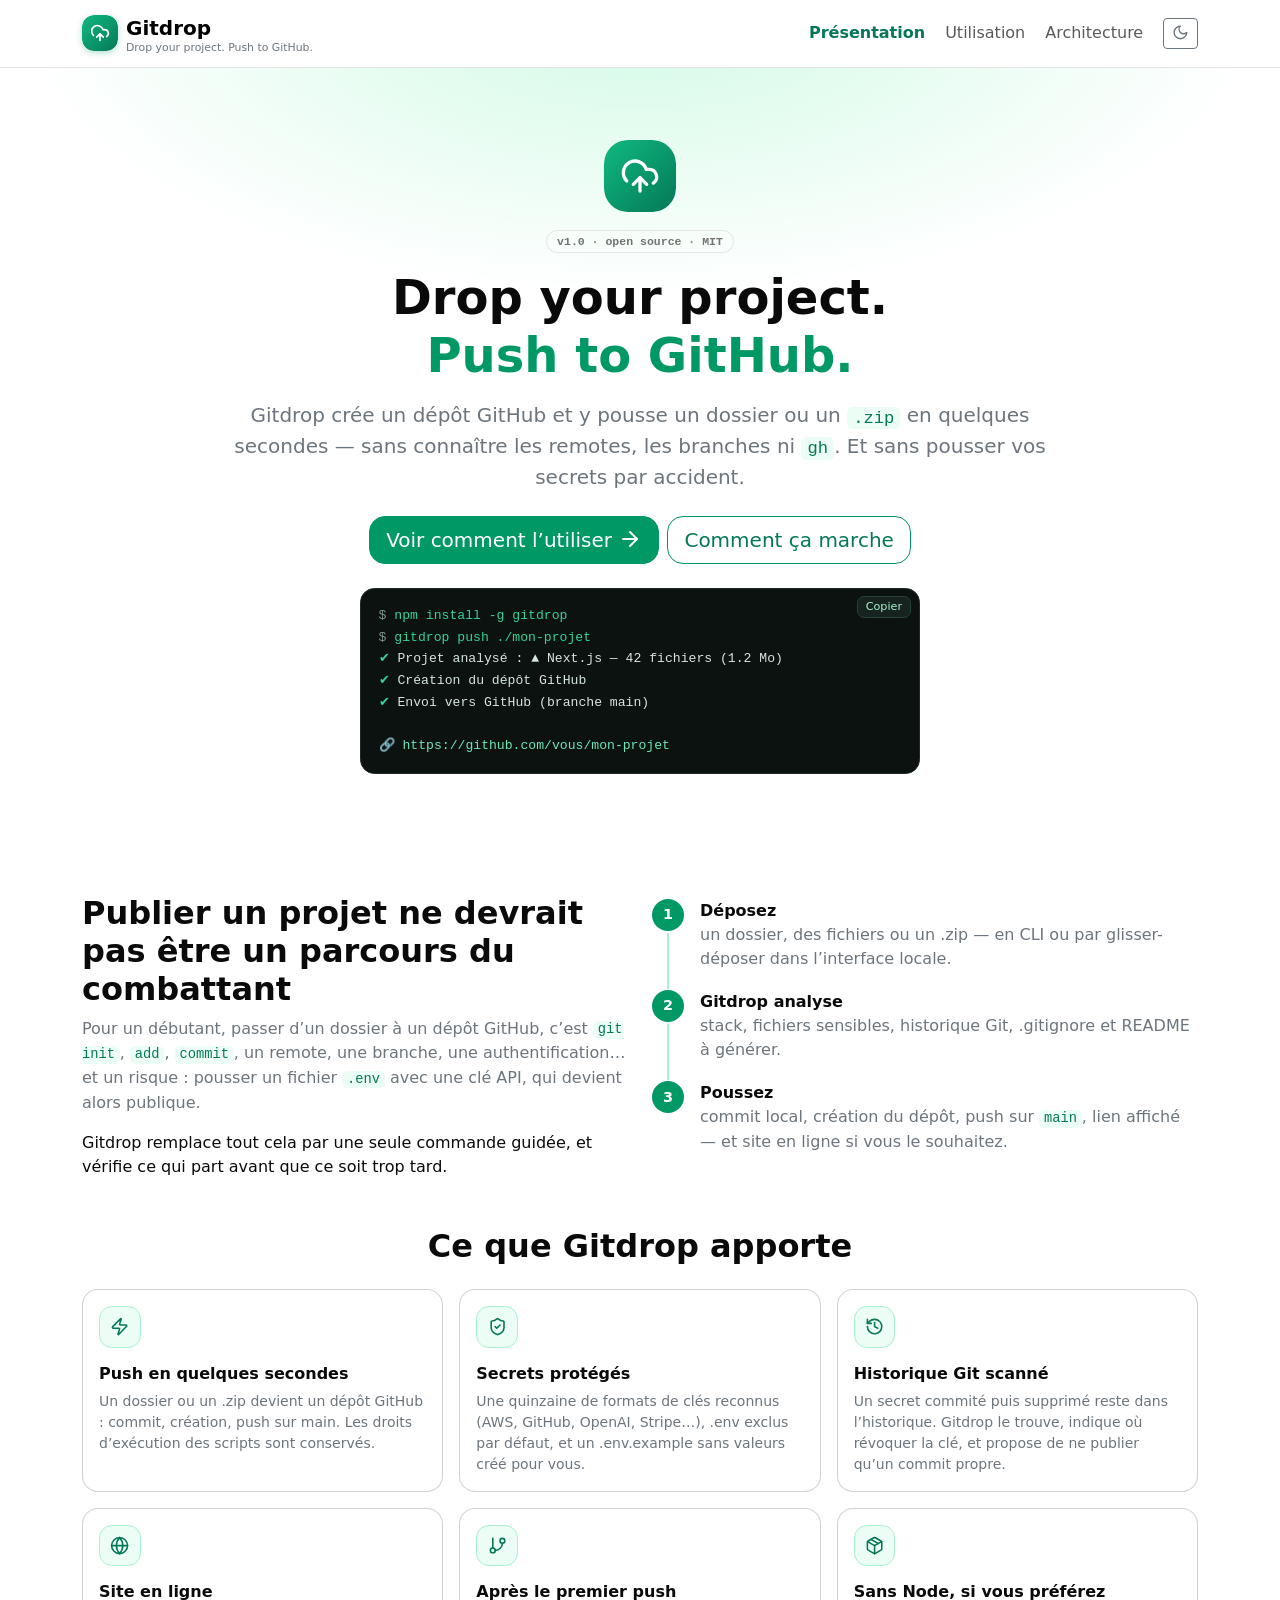
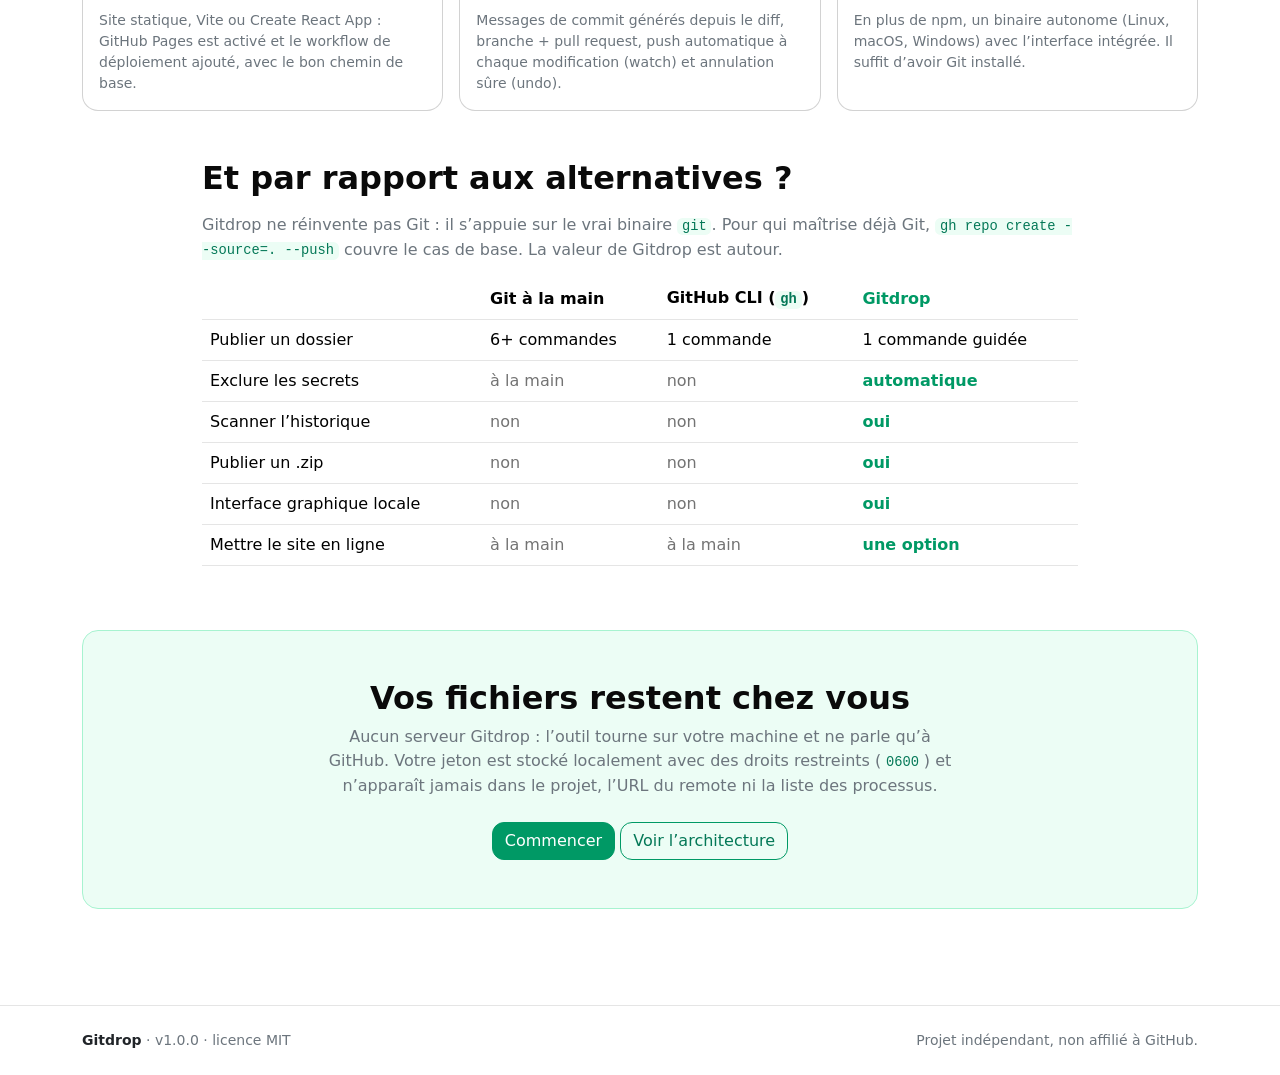
==== index.html @ 17427b9b "Add Gitdrop documentation Co-authored-by: Copilot App <223556219+Copilot@users.noreply.github.com>" ====
<!doctype html>
<html lang="fr">
<head><meta charset="utf-8"><meta name="viewport" content="width=device-width,initial-scale=1,viewport-fit=cover">
<title>Présentation — Gitdrop</title><meta name="description" content="Gitdrop : poussez un dossier ou un .zip sur GitHub en quelques secondes, sans pousser vos secrets.">
<link rel="icon" type="image/svg+xml" href="assets/logo.svg">
<script>try{var t=localStorage.getItem('gd-theme')}catch(e){}document.documentElement.dataset.bsTheme=t||(matchMedia('(prefers-color-scheme: dark)').matches?'dark':'light')</script>
<link rel="stylesheet" href="assets/vendor/bootstrap.min.css"><link rel="stylesheet" href="assets/css/gitdrop-docs.css"></head>

<body data-current="presentation">
<svg xmlns="http://www.w3.org/2000/svg" style="display:none" aria-hidden="true"><symbol id="i-cloud-upload" viewBox="0 0 24 24" fill="none" stroke="currentColor" stroke-width="2" stroke-linecap="round" stroke-linejoin="round"><path d="M12 13v8"/><path d="M4 14.899A7 7 0 1 1 15.71 8h1.79a4.5 4.5 0 0 1 2.5 8.242"/><path d="m8 17 4-4 4 4"/></symbol><symbol id="i-terminal" viewBox="0 0 24 24" fill="none" stroke="currentColor" stroke-width="2" stroke-linecap="round" stroke-linejoin="round"><path d="M12 19h8"/><path d="m4 17 6-6-6-6"/></symbol><symbol id="i-shield-check" viewBox="0 0 24 24" fill="none" stroke="currentColor" stroke-width="2" stroke-linecap="round" stroke-linejoin="round"><path d="M20 13c0 5-3.5 7.5-7.66 8.95a1 1 0 0 1-.67-.01C7.5 20.5 4 18 4 13V6a1 1 0 0 1 1-1c2 0 4.5-1.2 6.24-2.72a1.17 1.17 0 0 1 1.52 0C14.51 3.81 17 5 19 5a1 1 0 0 1 1 1z"/><path d="m9 12 2 2 4-4"/></symbol><symbol id="i-globe" viewBox="0 0 24 24" fill="none" stroke="currentColor" stroke-width="2" stroke-linecap="round" stroke-linejoin="round"><circle cx="12" cy="12" r="10"/><path d="M12 2a14.5 14.5 0 0 0 0 20 14.5 14.5 0 0 0 0-20"/><path d="M2 12h20"/></symbol><symbol id="i-git-branch" viewBox="0 0 24 24" fill="none" stroke="currentColor" stroke-width="2" stroke-linecap="round" stroke-linejoin="round"><line x1="6" x2="6" y1="3" y2="15"/><circle cx="18" cy="6" r="3"/><circle cx="6" cy="18" r="3"/><path d="M18 9a9 9 0 0 1-9 9"/></symbol><symbol id="i-history" viewBox="0 0 24 24" fill="none" stroke="currentColor" stroke-width="2" stroke-linecap="round" stroke-linejoin="round"><path d="M3 12a9 9 0 1 0 9-9 9.75 9.75 0 0 0-6.74 2.74L3 8"/><path d="M3 3v5h5"/><path d="M12 7v5l4 2"/></symbol><symbol id="i-package" viewBox="0 0 24 24" fill="none" stroke="currentColor" stroke-width="2" stroke-linecap="round" stroke-linejoin="round"><path d="M11 21.73a2 2 0 0 0 2 0l7-4A2 2 0 0 0 21 16V8a2 2 0 0 0-1-1.73l-7-4a2 2 0 0 0-2 0l-7 4A2 2 0 0 0 3 8v8a2 2 0 0 0 1 1.73z"/><path d="M12 22V12"/><polyline points="3.29 7 12 12 20.71 7"/><path d="m7.5 4.27 9 5.15"/></symbol><symbol id="i-cpu" viewBox="0 0 24 24" fill="none" stroke="currentColor" stroke-width="2" stroke-linecap="round" stroke-linejoin="round"><path d="M12 20v2"/><path d="M12 2v2"/><path d="M17 20v2"/><path d="M17 2v2"/><path d="M2 12h2"/><path d="M2 17h2"/><path d="M2 7h2"/><path d="M20 12h2"/><path d="M20 17h2"/><path d="M20 7h2"/><path d="M7 20v2"/><path d="M7 2v2"/><rect x="4" y="4" width="16" height="16" rx="2"/><rect x="8" y="8" width="8" height="8" rx="1"/></symbol><symbol id="i-lock" viewBox="0 0 24 24" fill="none" stroke="currentColor" stroke-width="2" stroke-linecap="round" stroke-linejoin="round"><rect width="18" height="11" x="3" y="11" rx="2" ry="2"/><path d="M7 11V7a5 5 0 0 1 10 0v4"/></symbol><symbol id="i-check" viewBox="0 0 24 24" fill="none" stroke="currentColor" stroke-width="2" stroke-linecap="round" stroke-linejoin="round"><path d="M20 6 9 17l-5-5"/></symbol><symbol id="i-x" viewBox="0 0 24 24" fill="none" stroke="currentColor" stroke-width="2" stroke-linecap="round" stroke-linejoin="round"><path d="M18 6 6 18"/><path d="m6 6 12 12"/></symbol><symbol id="i-copy" viewBox="0 0 24 24" fill="none" stroke="currentColor" stroke-width="2" stroke-linecap="round" stroke-linejoin="round"><rect width="14" height="14" x="8" y="8" rx="2" ry="2"/><path d="M4 16c-1.1 0-2-.9-2-2V4c0-1.1.9-2 2-2h10c1.1 0 2 .9 2 2"/></symbol><symbol id="i-arrow-right" viewBox="0 0 24 24" fill="none" stroke="currentColor" stroke-width="2" stroke-linecap="round" stroke-linejoin="round"><path d="M5 12h14"/><path d="m12 5 7 7-7 7"/></symbol><symbol id="i-key-round" viewBox="0 0 24 24" fill="none" stroke="currentColor" stroke-width="2" stroke-linecap="round" stroke-linejoin="round"><path d="M2.586 17.414A2 2 0 0 0 2 18.828V21a1 1 0 0 0 1 1h3a1 1 0 0 0 1-1v-1a1 1 0 0 1 1-1h1a1 1 0 0 0 1-1v-1a1 1 0 0 1 1-1h.172a2 2 0 0 0 1.414-.586l.814-.814a6.5 6.5 0 1 0-4-4z"/><circle cx="16.5" cy="7.5" r=".5" fill="currentColor"/></symbol><symbol id="i-folder-open" viewBox="0 0 24 24" fill="none" stroke="currentColor" stroke-width="2" stroke-linecap="round" stroke-linejoin="round"><path d="m6 14 1.5-2.9A2 2 0 0 1 9.24 10H20a2 2 0 0 1 1.94 2.5l-1.54 6a2 2 0 0 1-1.95 1.5H4a2 2 0 0 1-2-2V5a2 2 0 0 1 2-2h3.9a2 2 0 0 1 1.69.9l.81 1.2a2 2 0 0 0 1.67.9H18a2 2 0 0 1 2 2v2"/></symbol><symbol id="i-layers" viewBox="0 0 24 24" fill="none" stroke="currentColor" stroke-width="2" stroke-linecap="round" stroke-linejoin="round"><path d="M12.83 2.18a2 2 0 0 0-1.66 0L2.6 6.08a1 1 0 0 0 0 1.83l8.58 3.91a2 2 0 0 0 1.66 0l8.58-3.9a1 1 0 0 0 0-1.83z"/><path d="M2 12a1 1 0 0 0 .58.91l8.6 3.91a2 2 0 0 0 1.65 0l8.58-3.9A1 1 0 0 0 22 12"/><path d="M2 17a1 1 0 0 0 .58.91l8.6 3.91a2 2 0 0 0 1.65 0l8.58-3.9A1 1 0 0 0 22 17"/></symbol><symbol id="i-server" viewBox="0 0 24 24" fill="none" stroke="currentColor" stroke-width="2" stroke-linecap="round" stroke-linejoin="round"><rect width="20" height="8" x="2" y="2" rx="2" ry="2"/><rect width="20" height="8" x="2" y="14" rx="2" ry="2"/><line x1="6" x2="6.01" y1="6" y2="6"/><line x1="6" x2="6.01" y1="18" y2="18"/></symbol><symbol id="i-rocket" viewBox="0 0 24 24" fill="none" stroke="currentColor" stroke-width="2" stroke-linecap="round" stroke-linejoin="round"><path d="M4.5 16.5c-1.5 1.26-2 5-2 5s3.74-.5 5-2c.71-.84.7-2.13-.09-2.91a2.18 2.18 0 0 0-2.91-.09z"/><path d="m12 15-3-3a22 22 0 0 1 2-3.95A12.88 12.88 0 0 1 22 2c0 2.72-.78 7.5-6 11a22.35 22.35 0 0 1-4 2z"/><path d="M9 12H4s.55-3.03 2-4c1.62-1.08 5 0 5 0"/><path d="M12 15v5s3.03-.55 4-2c1.08-1.62 0-5 0-5"/></symbol><symbol id="i-sun" viewBox="0 0 24 24" fill="none" stroke="currentColor" stroke-width="2" stroke-linecap="round" stroke-linejoin="round"><circle cx="12" cy="12" r="4"/><path d="M12 2v2"/><path d="M12 20v2"/><path d="m4.93 4.93 1.41 1.41"/><path d="m17.66 17.66 1.41 1.41"/><path d="M2 12h2"/><path d="M20 12h2"/><path d="m6.34 17.66-1.41 1.41"/><path d="m19.07 4.93-1.41 1.41"/></symbol><symbol id="i-moon" viewBox="0 0 24 24" fill="none" stroke="currentColor" stroke-width="2" stroke-linecap="round" stroke-linejoin="round"><path d="M12 3a6 6 0 0 0 9 9 9 9 0 1 1-9-9Z"/></symbol><symbol id="i-github" viewBox="0 0 24 24" fill="none" stroke="currentColor" stroke-width="2" stroke-linecap="round" stroke-linejoin="round"><path d="M15 22v-4a4.8 4.8 0 0 0-1-3.5c3 0 6-2 6-5.5.08-1.25-.27-2.48-1-3.5.28-1.15.28-2.35 0-3.5 0 0-1 0-3 1.5-2.64-.5-5.36-.5-8 0C6 2 5 2 5 2c-.3 1.15-.3 2.35 0 3.5A5.403 5.403 0 0 0 4 9c0 3.5 3 5.5 6 5.5-.39.49-.68 1.05-.85 1.65-.17.6-.22 1.23-.15 1.85v4"/><path d="M9 18c-4.51 2-5-2-7-2"/></symbol><symbol id="i-workflow" viewBox="0 0 24 24" fill="none" stroke="currentColor" stroke-width="2" stroke-linecap="round" stroke-linejoin="round"><rect width="8" height="8" x="3" y="3" rx="2"/><path d="M7 11v4a2 2 0 0 0 2 2h4"/><rect width="8" height="8" x="13" y="13" rx="2"/></symbol><symbol id="i-zap" viewBox="0 0 24 24" fill="none" stroke="currentColor" stroke-width="2" stroke-linecap="round" stroke-linejoin="round"><path d="M4 14a1 1 0 0 1-.78-1.63l9.9-10.2a.5.5 0 0 1 .86.46l-1.92 6.02A1 1 0 0 0 13 10h7a1 1 0 0 1 .78 1.63l-9.9 10.2a.5.5 0 0 1-.86-.46l1.92-6.02A1 1 0 0 0 11 14z"/></symbol><symbol id="i-monitor" viewBox="0 0 24 24" fill="none" stroke="currentColor" stroke-width="2" stroke-linecap="round" stroke-linejoin="round"><rect width="20" height="14" x="2" y="3" rx="2"/><line x1="8" x2="16" y1="21" y2="21"/><line x1="12" x2="12" y1="17" y2="21"/></symbol><symbol id="i-triangle-alert" viewBox="0 0 24 24" fill="none" stroke="currentColor" stroke-width="2" stroke-linecap="round" stroke-linejoin="round"><path d="m21.73 18-8-14a2 2 0 0 0-3.48 0l-8 14A2 2 0 0 0 4 21h16a2 2 0 0 0 1.73-3"/><path d="M12 9v4"/><path d="M12 17h.01"/></symbol><symbol id="i-file-check" viewBox="0 0 24 24" fill="none" stroke="currentColor" stroke-width="2" stroke-linecap="round" stroke-linejoin="round"><path d="M15 2H6a2 2 0 0 0-2 2v16a2 2 0 0 0 2 2h12a2 2 0 0 0 2-2V7Z"/><path d="M14 2v4a2 2 0 0 0 2 2h4"/><path d="m9 15 2 2 4-4"/></symbol></svg>
<nav class="navbar navbar-expand-md sticky-top border-bottom"><div class="container">
<a class="navbar-brand d-flex align-items-center gap-2 fw-bold" href="index.html"><img src="assets/logo.svg" class="brand-logo" alt=""><span>Gitdrop<small class="d-block fw-normal text-secondary" style="font-size:.68rem;line-height:1">Drop your project. Push to GitHub.</small></span></a>
<button class="navbar-toggler" data-bs-toggle="collapse" data-bs-target="#nv" aria-label="Menu"><span class="navbar-toggler-icon"></span></button>
<div class="collapse navbar-collapse" id="nv"><ul class="navbar-nav ms-auto align-items-md-center gap-md-1">
<li><a class="nav-link" data-nav="presentation" href="index.html">Présentation</a></li>
<li><a class="nav-link" data-nav="utilisation" href="utilisation.html">Utilisation</a></li>
<li><a class="nav-link" data-nav="architecture" href="architecture.html">Architecture</a></li>
<li><button class="btn btn-sm btn-outline-secondary ms-md-2" data-theme-toggle aria-label="Changer de thème"><svg class="ico i-moon"><use href="#i-moon"/></svg><svg class="ico i-sun"><use href="#i-sun"/></svg></button></li>
</ul></div></div></nav>

<main>
<section class="hero text-center py-5"><div class="container py-4" style="max-width:860px">
<img src="assets/logo.svg" width="72" height="72" alt="Logo Gitdrop" class="mb-3" style="border-radius:22px">
<div><span class="pill">v1.0 · open source · MIT</span></div>
<h1 class="display-5 fw-bold mt-3">Drop your project.<br><span class="text-primary">Push to GitHub.</span></h1>
<p class="lead text-secondary mt-3">Gitdrop crée un dépôt GitHub et y pousse un dossier ou un <code>.zip</code> en quelques secondes — sans connaître les remotes, les branches ni <code>gh</code>. Et sans pousser vos secrets par accident.</p>
<div class="d-flex gap-2 justify-content-center flex-wrap my-4">
<a class="btn btn-primary btn-lg" href="utilisation.html">Voir comment l’utiliser <svg class="ico"><use href="#i-arrow-right"/></svg></a>
<a class="btn btn-outline-primary btn-lg" href="architecture.html">Comment ça marche</a></div>
<div class="term mx-auto" style="max-width:560px"><button class="copy" data-copy="npm install -g gitdrop">Copier</button><span class="d">$</span> <span class="p">npm install -g gitdrop</span>
<span class="d">$</span> <span class="p">gitdrop push ./mon-projet</span>
<span class="p">✔</span> Projet analysé : ▲ Next.js — 42 fichiers (1.2 Mo)
<span class="p">✔</span> Création du dépôt GitHub
<span class="p">✔</span> Envoi vers GitHub (branche main)

🔗 <span class="u">https://github.com/vous/mon-projet</span></div>
</div></section>

<section class="container py-5"><div class="row g-4 align-items-center">
<div class="col-lg-6"><h2 class="fw-bold">Publier un projet ne devrait pas être un parcours du combattant</h2>
<p class="text-secondary">Pour un débutant, passer d’un dossier à un dépôt GitHub, c’est <code>git init</code>, <code>add</code>, <code>commit</code>, un remote, une branche, une authentification… et un risque : pousser un fichier <code>.env</code> avec une clé API, qui devient alors publique.</p>
<p class="mb-0">Gitdrop remplace tout cela par une seule commande guidée, et vérifie ce qui part avant que ce soit trop tard.</p></div>
<div class="col-lg-6"><div class="steps">
<div class="step"><strong>Déposez</strong><br><span class="text-secondary">un dossier, des fichiers ou un .zip — en CLI ou par glisser-déposer dans l’interface locale.</span></div>
<div class="step"><strong>Gitdrop analyse</strong><br><span class="text-secondary">stack, fichiers sensibles, historique Git, .gitignore et README à générer.</span></div>
<div class="step"><strong>Poussez</strong><br><span class="text-secondary">commit local, création du dépôt, push sur <code>main</code>, lien affiché — et site en ligne si vous le souhaitez.</span></div></div></div>
</div></section>

<section class="container pb-5"><h2 class="fw-bold text-center mb-4">Ce que Gitdrop apporte</h2>
<div class="row g-3 row-cols-1 row-cols-md-2 row-cols-lg-3">
<div class="col"><div class="card hv h-100 p-3"><div class="ico-box mb-3"><svg class="ico"><use href="#i-zap"/></svg></div><h3 class="h6 fw-bold">Push en quelques secondes</h3><p class="small text-secondary mb-0">Un dossier ou un .zip devient un dépôt GitHub : commit, création, push sur main. Les droits d’exécution des scripts sont conservés.</p></div></div>
<div class="col"><div class="card hv h-100 p-3"><div class="ico-box mb-3"><svg class="ico"><use href="#i-shield-check"/></svg></div><h3 class="h6 fw-bold">Secrets protégés</h3><p class="small text-secondary mb-0">Une quinzaine de formats de clés reconnus (AWS, GitHub, OpenAI, Stripe…), .env exclus par défaut, et un .env.example sans valeurs créé pour vous.</p></div></div>
<div class="col"><div class="card hv h-100 p-3"><div class="ico-box mb-3"><svg class="ico"><use href="#i-history"/></svg></div><h3 class="h6 fw-bold">Historique Git scanné</h3><p class="small text-secondary mb-0">Un secret commité puis supprimé reste dans l’historique. Gitdrop le trouve, indique où révoquer la clé, et propose de ne publier qu’un commit propre.</p></div></div>
<div class="col"><div class="card hv h-100 p-3"><div class="ico-box mb-3"><svg class="ico"><use href="#i-globe"/></svg></div><h3 class="h6 fw-bold">Site en ligne</h3><p class="small text-secondary mb-0">Site statique, Vite ou Create React App : GitHub Pages est activé et le workflow de déploiement ajouté, avec le bon chemin de base.</p></div></div>
<div class="col"><div class="card hv h-100 p-3"><div class="ico-box mb-3"><svg class="ico"><use href="#i-git-branch"/></svg></div><h3 class="h6 fw-bold">Après le premier push</h3><p class="small text-secondary mb-0">Messages de commit générés depuis le diff, branche + pull request, push automatique à chaque modification (watch) et annulation sûre (undo).</p></div></div>
<div class="col"><div class="card hv h-100 p-3"><div class="ico-box mb-3"><svg class="ico"><use href="#i-package"/></svg></div><h3 class="h6 fw-bold">Sans Node, si vous préférez</h3><p class="small text-secondary mb-0">En plus de npm, un binaire autonome (Linux, macOS, Windows) avec l’interface intégrée. Il suffit d’avoir Git installé.</p></div></div>
</div></section>

<section class="container pb-5" style="max-width:900px"><h2 class="fw-bold mb-3">Et par rapport aux alternatives ?</h2>
<p class="text-secondary">Gitdrop ne réinvente pas Git : il s’appuie sur le vrai binaire <code>git</code>. Pour qui maîtrise déjà Git, <code>gh repo create --source=. --push</code> couvre le cas de base. La valeur de Gitdrop est autour.</p>
<div class="table-responsive"><table class="table align-middle"><thead><tr><th></th><th>Git à la main</th><th>GitHub CLI (<code>gh</code>)</th><th class="text-primary">Gitdrop</th></tr></thead><tbody>
<tr><td>Publier un dossier</td><td>6+ commandes</td><td>1 commande</td><td>1 commande guidée</td></tr>
<tr><td>Exclure les secrets</td><td class="no">à la main</td><td class="no">non</td><td class="ok fw-semibold">automatique</td></tr>
<tr><td>Scanner l’historique</td><td class="no">non</td><td class="no">non</td><td class="ok fw-semibold">oui</td></tr>
<tr><td>Publier un .zip</td><td class="no">non</td><td class="no">non</td><td class="ok fw-semibold">oui</td></tr>
<tr><td>Interface graphique locale</td><td class="no">non</td><td class="no">non</td><td class="ok fw-semibold">oui</td></tr>
<tr><td>Mettre le site en ligne</td><td class="no">à la main</td><td class="no">à la main</td><td class="ok fw-semibold">une option</td></tr></tbody></table></div></section>

<section class="container pb-5"><div class="card p-4 p-md-5 text-center" style="background:var(--gd-soft);border-color:var(--gd-line)">
<h2 class="fw-bold">Vos fichiers restent chez vous</h2>
<p class="text-secondary mx-auto mb-4" style="max-width:640px">Aucun serveur Gitdrop : l’outil tourne sur votre machine et ne parle qu’à GitHub. Votre jeton est stocké localement avec des droits restreints (<code>0600</code>) et n’apparaît jamais dans le projet, l’URL du remote ni la liste des processus.</p>
<div><a class="btn btn-primary" href="utilisation.html">Commencer</a> <a class="btn btn-outline-primary" href="architecture.html">Voir l’architecture</a></div></div></section>

</main>
<footer class="border-top py-4 mt-5"><div class="container d-flex flex-wrap justify-content-between gap-2 small text-secondary">
<span><strong class="text-body">Gitdrop</strong> · v1.0.0 · licence MIT</span>
<span>Projet indépendant, non affilié à GitHub.</span></div></footer>

<script src="assets/vendor/bootstrap.bundle.min.js"></script>
<script src="assets/js/site.js"></script>
</body>
</html>
---- assets/css/gitdrop-docs.css ----
/* Palette = celle de l'interface Gitdrop (émeraude), appliquée aux variables Bootstrap. */
:root,[data-bs-theme=light]{--gd:#009965;--gd-700:#047857;--gd-800:#065f46;--gd-soft:#ecfdf5;--gd-soft2:#d1fae5;--gd-line:#a7f3d0;--gd-card:#fff;
--bs-primary:#009965;--bs-primary-rgb:0,153,101;--bs-link-color:#047857;--bs-link-color-rgb:4,120,87;--bs-link-hover-color:#065f46;--bs-link-hover-color-rgb:6,95,70;
--bs-body-color:#0a0a0a;--bs-body-bg:#fff;--bs-border-color:#e5e5e5;--bs-secondary-color:#737373;--bs-tertiary-bg:#f7f7f7;--bs-border-radius:.75rem;--bs-border-radius-lg:1rem}
[data-bs-theme=dark]{--gd:#10b981;--gd-700:#34d399;--gd-800:#6ee7b7;--gd-soft:#06231b;--gd-soft2:#0a3a2c;--gd-line:#0f5f47;--gd-card:#0f1613;
--bs-primary:#10b981;--bs-primary-rgb:16,185,129;--bs-link-color:#34d399;--bs-link-color-rgb:52,211,153;--bs-link-hover-color:#6ee7b7;--bs-link-hover-color-rgb:110,231,183;
--bs-body-color:#e8f0ec;--bs-body-bg:#0a0f0d;--bs-body-bg-rgb:10,15,13;--bs-border-color:#22302a;--bs-secondary-color:#9bb0a7;--bs-tertiary-bg:#111a16}
.btn-primary{--bs-btn-bg:#009965;--bs-btn-border-color:#009965;--bs-btn-color:#fff;--bs-btn-hover-bg:#047857;--bs-btn-hover-border-color:#047857;--bs-btn-hover-color:#fff;--bs-btn-active-bg:#065f46;--bs-btn-active-border-color:#065f46;--bs-btn-active-color:#fff;--bs-btn-focus-shadow-rgb:0,153,101}
.btn-outline-primary{--bs-btn-color:var(--gd-700);--bs-btn-border-color:var(--gd);--bs-btn-hover-bg:var(--gd);--bs-btn-hover-border-color:var(--gd);--bs-btn-hover-color:#fff;--bs-btn-active-bg:var(--gd-700);--bs-btn-active-border-color:var(--gd-700);--bs-btn-active-color:#fff}
.nav-pills{--bs-nav-pills-link-active-bg:var(--gd)}.form-check-input:checked{background-color:var(--gd);border-color:var(--gd)}
.accordion{--bs-accordion-active-bg:var(--gd-soft);--bs-accordion-active-color:var(--gd-800);--bs-accordion-btn-focus-box-shadow:0 0 0 .2rem rgba(0,153,101,.2)}
.navbar{background:rgba(var(--bs-body-bg-rgb),.88);backdrop-filter:blur(8px)}.navbar .nav-link.active{color:var(--gd-700);font-weight:600}
.brand-logo{width:36px;height:36px;border-radius:12px;box-shadow:0 2px 6px rgba(0,153,101,.3)}
.hero{background:radial-gradient(56rem 26rem at 50% -8%,var(--gd-soft2),transparent 70%)}
.pill{display:inline-block;font:600 .72rem/1 var(--bs-font-monospace);border:1px solid var(--bs-border-color);border-radius:999px;padding:.3rem .65rem;color:var(--bs-secondary-color)}
.ico{width:1.2em;height:1.2em;vertical-align:-.2em}.i-sun{display:none}[data-bs-theme=dark] .i-sun{display:inline}[data-bs-theme=dark] .i-moon{display:none}
.ico-box{width:2.6rem;height:2.6rem;border-radius:.8rem;background:var(--gd-soft);color:var(--gd-700);border:1px solid var(--gd-line);display:grid;place-items:center}
.card{border-radius:1rem;background:var(--gd-card)}.card.hv:hover{border-color:var(--gd-line);box-shadow:0 6px 18px rgba(0,153,101,.1)}
.term{background:#0b1210;color:#d7e5df;border:1px solid #1d2b25;border-radius:.9rem;padding:1rem 1.1rem;font:.82rem/1.65 var(--bs-font-monospace);overflow:auto;position:relative;white-space:pre;text-align:left}
.term .p{color:#34d399}.term .d{color:#7f948b}.term .w{color:#fbbf24}.term .e{color:#f87171}.term .u{color:#6ee7b7}
.copy{position:absolute;top:.45rem;right:.5rem;font:.7rem var(--bs-font-sans-serif);background:#16231e;color:#a7f3d0;border:1px solid #284238;border-radius:.45rem;padding:.2rem .5rem}
code:not(.term code){color:var(--gd-700);background:var(--gd-soft);padding:.1em .35em;border-radius:.35rem;font-size:.86em}
.side{position:sticky;top:5.5rem}.side a{display:block;padding:.3rem .8rem;border-left:2px solid var(--bs-border-color);color:var(--bs-secondary-color);text-decoration:none;font-size:.9rem}.side a.active{border-color:var(--gd);color:var(--gd-700);font-weight:600}
section[id]{scroll-margin-top:5.5rem}
.steps{counter-reset:s}.step{position:relative;padding:0 0 1.2rem 3rem}.step:before{counter-increment:s;content:counter(s);position:absolute;left:0;top:0;width:2rem;height:2rem;border-radius:50%;background:var(--gd);color:#fff;display:grid;place-items:center;font-weight:700;font-size:.9rem}.step:not(:last-child):after{content:"";position:absolute;left:.95rem;top:2.1rem;bottom:.1rem;width:2px;background:var(--gd-line)}
.diagram{width:100%;height:auto}.diagram text{fill:var(--bs-body-color);font:600 16px var(--bs-font-sans-serif)}.diagram .s{font-weight:400;font-size:13px;fill:var(--bs-secondary-color)}.d-box{fill:var(--gd-card);stroke:var(--bs-border-color)}.d-core{fill:var(--gd-soft);stroke:var(--gd)}.d-line{stroke:var(--gd);stroke-width:1.6;fill:none}
.ok{color:var(--gd)}.no{color:var(--bs-secondary-color)}.table .ok{--bs-table-color:var(--gd);--bs-table-color-state:var(--gd)}.table .no{--bs-table-color:var(--bs-secondary-color)}
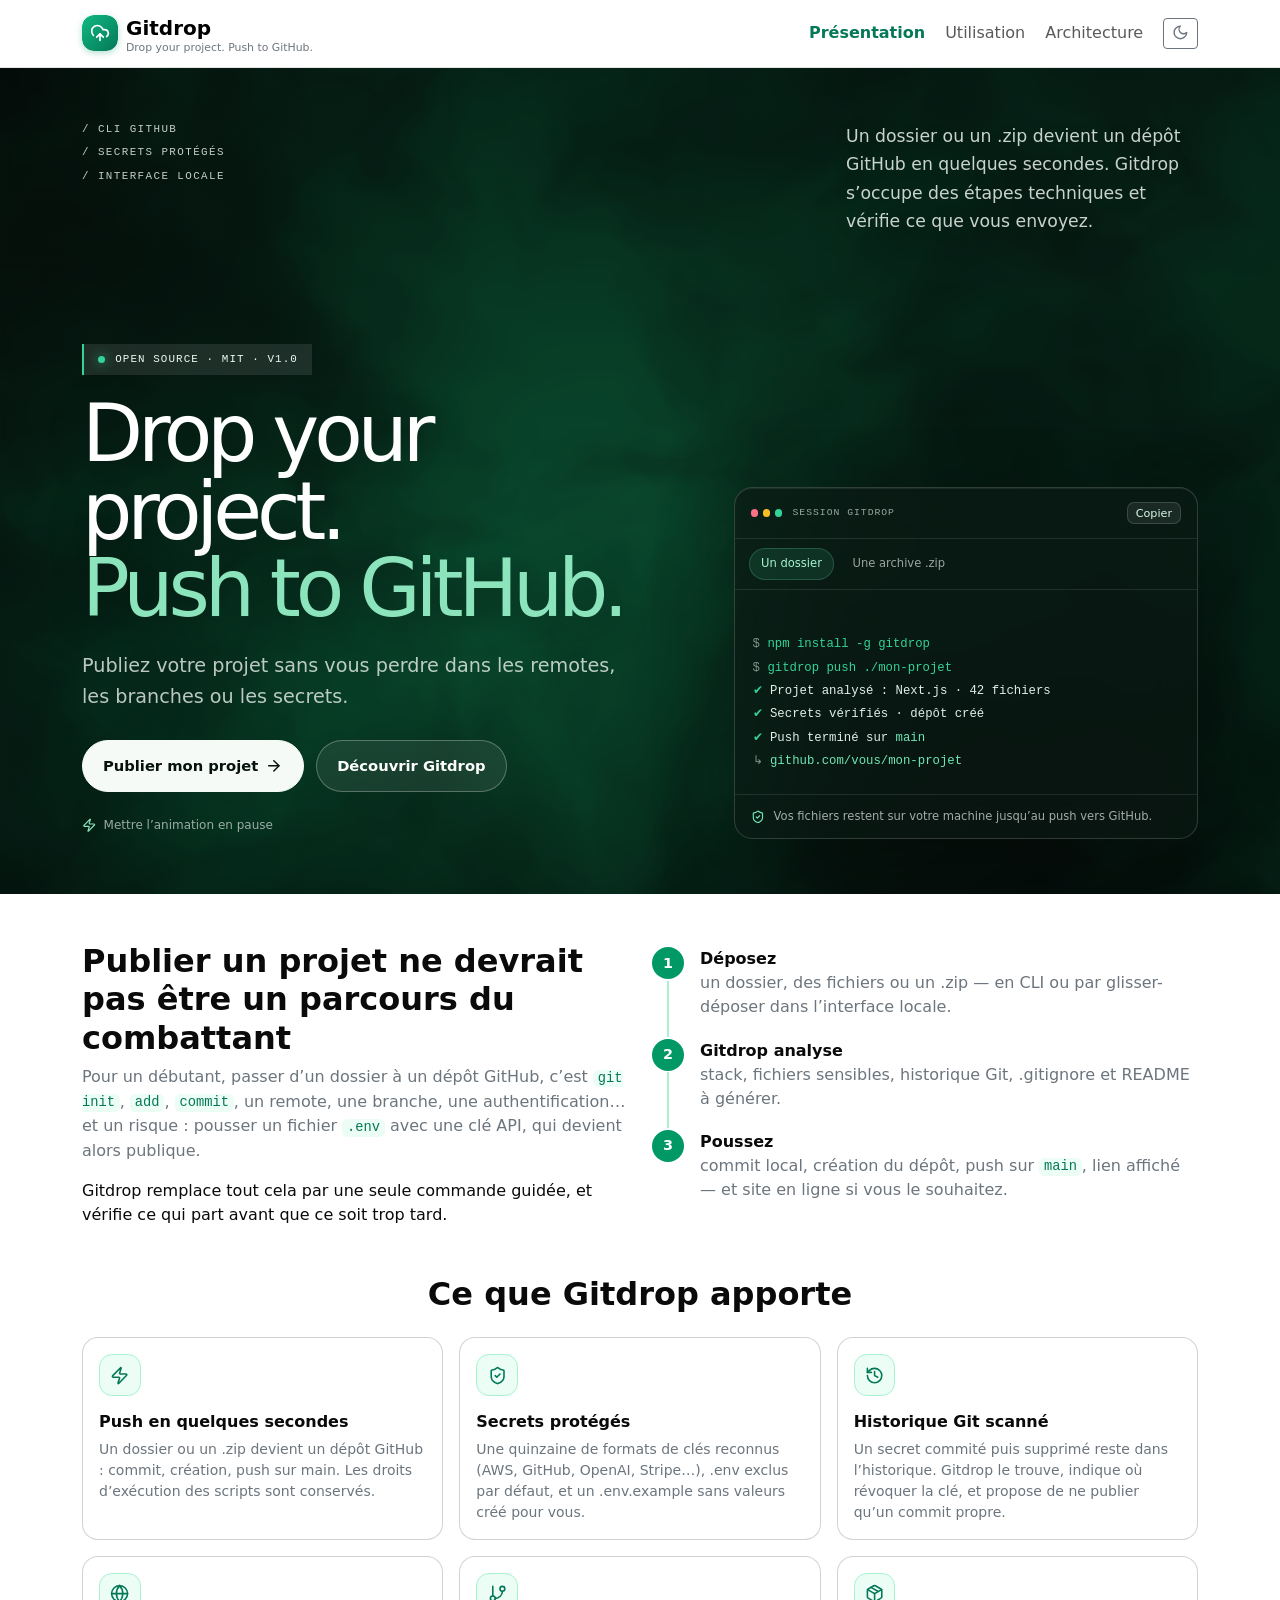
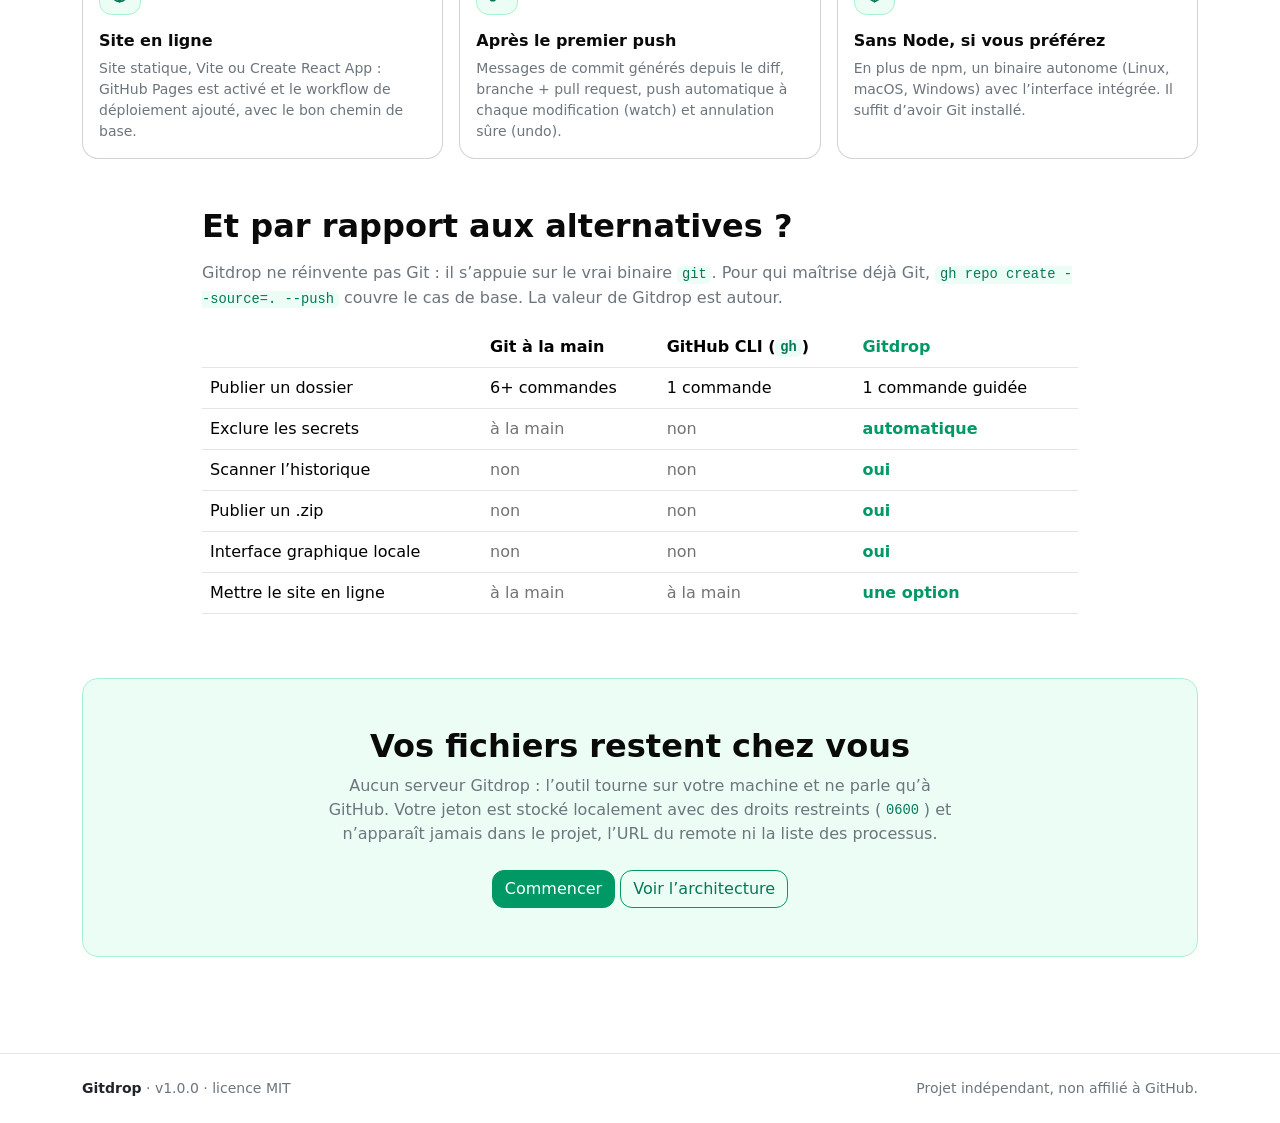
==== commit 96e88673: "Add animated interactive homepage hero Co-authored-by: Copilot App <223556219+Copilot@users.noreply." ====
--- a/index.html
+++ b/index.html
@@ -19,21 +19,54 @@
 </ul></div></div></nav>
 
 <main>
-<section class="hero text-center py-5"><div class="container py-4" style="max-width:860px">
-<img src="assets/logo.svg" width="72" height="72" alt="Logo Gitdrop" class="mb-3" style="border-radius:22px">
-<div><span class="pill">v1.0 · open source · MIT</span></div>
-<h1 class="display-5 fw-bold mt-3">Drop your project.<br><span class="text-primary">Push to GitHub.</span></h1>
-<p class="lead text-secondary mt-3">Gitdrop crée un dépôt GitHub et y pousse un dossier ou un <code>.zip</code> en quelques secondes — sans connaître les remotes, les branches ni <code>gh</code>. Et sans pousser vos secrets par accident.</p>
-<div class="d-flex gap-2 justify-content-center flex-wrap my-4">
-<a class="btn btn-primary btn-lg" href="utilisation.html">Voir comment l’utiliser <svg class="ico"><use href="#i-arrow-right"/></svg></a>
-<a class="btn btn-outline-primary btn-lg" href="architecture.html">Comment ça marche</a></div>
-<div class="term mx-auto" style="max-width:560px"><button class="copy" data-copy="npm install -g gitdrop">Copier</button><span class="d">$</span> <span class="p">npm install -g gitdrop</span>
+<section class="hero hero-showcase" aria-labelledby="hero-title" data-hero>
+<canvas class="hero-shader" data-hero-shader aria-hidden="true"></canvas>
+<div class="container hero-shell">
+<div class="hero-top">
+<div class="hero-signals" aria-label="Fonctionnalités Gitdrop">
+<span>/ CLI GITHUB</span>
+<span>/ SECRETS PROTÉGÉS</span>
+<span>/ INTERFACE LOCALE</span>
+</div>
+<p class="hero-intro">Un dossier ou un .zip devient un dépôt GitHub en quelques secondes. Gitdrop s’occupe des étapes techniques et vérifie ce que vous envoyez.</p>
+</div>
+<div class="hero-bottom">
+<div class="hero-copy">
+<span class="hero-badge"><span aria-hidden="true"></span> Open source · MIT · v1.0</span>
+<h1 id="hero-title">Drop your project.<br><span>Push to GitHub.</span></h1>
+<p class="hero-description">Publiez votre projet sans vous perdre dans les remotes, les branches ou les secrets.</p>
+<div class="hero-actions">
+<a class="btn hero-btn-primary" href="utilisation.html">Publier mon projet <svg class="ico"><use href="#i-arrow-right"/></svg></a>
+<a class="btn hero-btn-secondary" href="architecture.html">Découvrir Gitdrop</a>
+</div>
+<button class="hero-motion-toggle" type="button" data-motion-toggle aria-pressed="false">
+<svg class="ico" aria-hidden="true"><use href="#i-zap"/></svg>
+<span data-motion-label>Mettre l’animation en pause</span>
+</button>
+</div>
+<div class="hero-terminal" data-tilt>
+<div class="hero-terminal-head"><div class="hero-terminal-dots" aria-hidden="true"><span></span><span></span><span></span></div><span>SESSION GITDROP</span><button class="copy" type="button" data-copy="gitdrop push ./mon-projet" aria-label="Copier la commande affichée">Copier</button></div>
+<div class="hero-terminal-tabs" role="tablist" aria-label="Choisir le type de projet">
+<button class="hero-terminal-tab is-active" id="tab-folder" type="button" role="tab" aria-selected="true" aria-controls="panel-folder" data-command-tab="folder">Un dossier</button>
+<button class="hero-terminal-tab" id="tab-archive" type="button" role="tab" aria-selected="false" aria-controls="panel-archive" data-command-tab="archive" tabindex="-1">Une archive .zip</button>
+</div>
+<div class="term hero-terminal-panel" id="panel-folder" role="tabpanel" aria-labelledby="tab-folder" data-command-panel="folder" data-copy="gitdrop push ./mon-projet">
+<span class="d">$</span> <span class="p">npm install -g gitdrop</span>
 <span class="d">$</span> <span class="p">gitdrop push ./mon-projet</span>
-<span class="p">✔</span> Projet analysé : ▲ Next.js — 42 fichiers (1.2 Mo)
-<span class="p">✔</span> Création du dépôt GitHub
-<span class="p">✔</span> Envoi vers GitHub (branche main)
-
-🔗 <span class="u">https://github.com/vous/mon-projet</span></div>
+<span class="p">✔</span> Projet analysé : Next.js · 42 fichiers
+<span class="p">✔</span> Secrets vérifiés · dépôt créé
+<span class="p">✔</span> Push terminé sur <span class="u">main</span>
+<span class="d">↳</span> <span class="u">github.com/vous/mon-projet</span></div>
+<div class="term hero-terminal-panel" id="panel-archive" role="tabpanel" aria-labelledby="tab-archive" data-command-panel="archive" data-copy="gitdrop push ./mon-site.zip" hidden>
+<span class="d">$</span> <span class="p">npm install -g gitdrop</span>
+<span class="d">$</span> <span class="p">gitdrop push ./mon-site.zip</span>
+<span class="p">✔</span> Archive extraite · contenu vérifié
+<span class="p">✔</span> Fichiers sensibles écartés
+<span class="p">✔</span> Push terminé sur <span class="u">main</span>
+<span class="d">↳</span> <span class="u">github.com/vous/mon-site</span></div>
+<div class="hero-terminal-foot"><svg class="ico"><use href="#i-shield-check"/></svg><span>Vos fichiers restent sur votre machine jusqu’au push vers GitHub.</span></div>
+</div>
+</div>
 </div></section>
 
 <section class="container py-5"><div class="row g-4 align-items-center">
@@ -41,19 +74,19 @@
 <p class="text-secondary">Pour un débutant, passer d’un dossier à un dépôt GitHub, c’est <code>git init</code>, <code>add</code>, <code>commit</code>, un remote, une branche, une authentification… et un risque : pousser un fichier <code>.env</code> avec une clé API, qui devient alors publique.</p>
 <p class="mb-0">Gitdrop remplace tout cela par une seule commande guidée, et vérifie ce qui part avant que ce soit trop tard.</p></div>
 <div class="col-lg-6"><div class="steps">
-<div class="step"><strong>Déposez</strong><br><span class="text-secondary">un dossier, des fichiers ou un .zip — en CLI ou par glisser-déposer dans l’interface locale.</span></div>
-<div class="step"><strong>Gitdrop analyse</strong><br><span class="text-secondary">stack, fichiers sensibles, historique Git, .gitignore et README à générer.</span></div>
-<div class="step"><strong>Poussez</strong><br><span class="text-secondary">commit local, création du dépôt, push sur <code>main</code>, lien affiché — et site en ligne si vous le souhaitez.</span></div></div></div>
+<div class="step" data-reveal><strong>Déposez</strong><br><span class="text-secondary">un dossier, des fichiers ou un .zip — en CLI ou par glisser-déposer dans l’interface locale.</span></div>
+<div class="step" data-reveal><strong>Gitdrop analyse</strong><br><span class="text-secondary">stack, fichiers sensibles, historique Git, .gitignore et README à générer.</span></div>
+<div class="step" data-reveal><strong>Poussez</strong><br><span class="text-secondary">commit local, création du dépôt, push sur <code>main</code>, lien affiché — et site en ligne si vous le souhaitez.</span></div></div></div>
 </div></section>
 
 <section class="container pb-5"><h2 class="fw-bold text-center mb-4">Ce que Gitdrop apporte</h2>
 <div class="row g-3 row-cols-1 row-cols-md-2 row-cols-lg-3">
-<div class="col"><div class="card hv h-100 p-3"><div class="ico-box mb-3"><svg class="ico"><use href="#i-zap"/></svg></div><h3 class="h6 fw-bold">Push en quelques secondes</h3><p class="small text-secondary mb-0">Un dossier ou un .zip devient un dépôt GitHub : commit, création, push sur main. Les droits d’exécution des scripts sont conservés.</p></div></div>
-<div class="col"><div class="card hv h-100 p-3"><div class="ico-box mb-3"><svg class="ico"><use href="#i-shield-check"/></svg></div><h3 class="h6 fw-bold">Secrets protégés</h3><p class="small text-secondary mb-0">Une quinzaine de formats de clés reconnus (AWS, GitHub, OpenAI, Stripe…), .env exclus par défaut, et un .env.example sans valeurs créé pour vous.</p></div></div>
-<div class="col"><div class="card hv h-100 p-3"><div class="ico-box mb-3"><svg class="ico"><use href="#i-history"/></svg></div><h3 class="h6 fw-bold">Historique Git scanné</h3><p class="small text-secondary mb-0">Un secret commité puis supprimé reste dans l’historique. Gitdrop le trouve, indique où révoquer la clé, et propose de ne publier qu’un commit propre.</p></div></div>
-<div class="col"><div class="card hv h-100 p-3"><div class="ico-box mb-3"><svg class="ico"><use href="#i-globe"/></svg></div><h3 class="h6 fw-bold">Site en ligne</h3><p class="small text-secondary mb-0">Site statique, Vite ou Create React App : GitHub Pages est activé et le workflow de déploiement ajouté, avec le bon chemin de base.</p></div></div>
-<div class="col"><div class="card hv h-100 p-3"><div class="ico-box mb-3"><svg class="ico"><use href="#i-git-branch"/></svg></div><h3 class="h6 fw-bold">Après le premier push</h3><p class="small text-secondary mb-0">Messages de commit générés depuis le diff, branche + pull request, push automatique à chaque modification (watch) et annulation sûre (undo).</p></div></div>
-<div class="col"><div class="card hv h-100 p-3"><div class="ico-box mb-3"><svg class="ico"><use href="#i-package"/></svg></div><h3 class="h6 fw-bold">Sans Node, si vous préférez</h3><p class="small text-secondary mb-0">En plus de npm, un binaire autonome (Linux, macOS, Windows) avec l’interface intégrée. Il suffit d’avoir Git installé.</p></div></div>
+<div class="col"><div class="card hv h-100 p-3 feature-card" data-reveal data-tilt><div class="ico-box mb-3"><svg class="ico"><use href="#i-zap"/></svg></div><h3 class="h6 fw-bold">Push en quelques secondes</h3><p class="small text-secondary mb-0">Un dossier ou un .zip devient un dépôt GitHub : commit, création, push sur main. Les droits d’exécution des scripts sont conservés.</p></div></div>
+<div class="col"><div class="card hv h-100 p-3 feature-card" data-reveal data-tilt><div class="ico-box mb-3"><svg class="ico"><use href="#i-shield-check"/></svg></div><h3 class="h6 fw-bold">Secrets protégés</h3><p class="small text-secondary mb-0">Une quinzaine de formats de clés reconnus (AWS, GitHub, OpenAI, Stripe…), .env exclus par défaut, et un .env.example sans valeurs créé pour vous.</p></div></div>
+<div class="col"><div class="card hv h-100 p-3 feature-card" data-reveal data-tilt><div class="ico-box mb-3"><svg class="ico"><use href="#i-history"/></svg></div><h3 class="h6 fw-bold">Historique Git scanné</h3><p class="small text-secondary mb-0">Un secret commité puis supprimé reste dans l’historique. Gitdrop le trouve, indique où révoquer la clé, et propose de ne publier qu’un commit propre.</p></div></div>
+<div class="col"><div class="card hv h-100 p-3 feature-card" data-reveal data-tilt><div class="ico-box mb-3"><svg class="ico"><use href="#i-globe"/></svg></div><h3 class="h6 fw-bold">Site en ligne</h3><p class="small text-secondary mb-0">Site statique, Vite ou Create React App : GitHub Pages est activé et le workflow de déploiement ajouté, avec le bon chemin de base.</p></div></div>
+<div class="col"><div class="card hv h-100 p-3 feature-card" data-reveal data-tilt><div class="ico-box mb-3"><svg class="ico"><use href="#i-git-branch"/></svg></div><h3 class="h6 fw-bold">Après le premier push</h3><p class="small text-secondary mb-0">Messages de commit générés depuis le diff, branche + pull request, push automatique à chaque modification (watch) et annulation sûre (undo).</p></div></div>
+<div class="col"><div class="card hv h-100 p-3 feature-card" data-reveal data-tilt><div class="ico-box mb-3"><svg class="ico"><use href="#i-package"/></svg></div><h3 class="h6 fw-bold">Sans Node, si vous préférez</h3><p class="small text-secondary mb-0">En plus de npm, un binaire autonome (Linux, macOS, Windows) avec l’interface intégrée. Il suffit d’avoir Git installé.</p></div></div>
 </div></section>
 
 <section class="container pb-5" style="max-width:900px"><h2 class="fw-bold mb-3">Et par rapport aux alternatives ?</h2>
@@ -66,7 +99,7 @@
 <tr><td>Interface graphique locale</td><td class="no">non</td><td class="no">non</td><td class="ok fw-semibold">oui</td></tr>
 <tr><td>Mettre le site en ligne</td><td class="no">à la main</td><td class="no">à la main</td><td class="ok fw-semibold">une option</td></tr></tbody></table></div></section>
 
-<section class="container pb-5"><div class="card p-4 p-md-5 text-center" style="background:var(--gd-soft);border-color:var(--gd-line)">
+<section class="container pb-5"><div class="card p-4 p-md-5 text-center" data-reveal style="background:var(--gd-soft);border-color:var(--gd-line)">
 <h2 class="fw-bold">Vos fichiers restent chez vous</h2>
 <p class="text-secondary mx-auto mb-4" style="max-width:640px">Aucun serveur Gitdrop : l’outil tourne sur votre machine et ne parle qu’à GitHub. Votre jeton est stocké localement avec des droits restreints (<code>0600</code>) et n’apparaît jamais dans le projet, l’URL du remote ni la liste des processus.</p>
 <div><a class="btn btn-primary" href="utilisation.html">Commencer</a> <a class="btn btn-outline-primary" href="architecture.html">Voir l’architecture</a></div></div></section>
--- a/assets/css/gitdrop-docs.css
+++ b/assets/css/gitdrop-docs.css
@@ -12,6 +12,59 @@
 .navbar{background:rgba(var(--bs-body-bg-rgb),.88);backdrop-filter:blur(8px)}.navbar .nav-link.active{color:var(--gd-700);font-weight:600}
 .brand-logo{width:36px;height:36px;border-radius:12px;box-shadow:0 2px 6px rgba(0,153,101,.3)}
 .hero{background:radial-gradient(56rem 26rem at 50% -8%,var(--gd-soft2),transparent 70%)}
+.hero-showcase{position:relative;display:flex;min-height:calc(100svh - 74px);align-items:stretch;overflow:hidden;background:#07110e;color:#f5faf7;isolation:isolate}
+.hero-shader{position:absolute;inset:0;z-index:0;width:100%;height:100%;opacity:.82;pointer-events:none}
+.hero-showcase:before{position:absolute;inset:0;content:"";pointer-events:none;background:radial-gradient(42rem 32rem at 7% 84%,rgba(0,153,101,.3),transparent 72%),radial-gradient(36rem 28rem at 88% 17%,rgba(39,112,89,.2),transparent 74%),linear-gradient(110deg,rgba(4,17,13,.08),rgba(4,12,10,.5))}
+.hero-showcase:after{position:absolute;inset:0;content:"";pointer-events:none;opacity:.22;background-image:linear-gradient(rgba(255,255,255,.035) 1px,transparent 1px),linear-gradient(90deg,rgba(255,255,255,.035) 1px,transparent 1px);background-size:64px 64px;mask-image:linear-gradient(90deg,#000,transparent 82%)}
+.hero-shell{position:relative;z-index:1;display:flex;flex-direction:column;justify-content:space-between;gap:4rem;padding-top:clamp(2rem,6vh,5rem);padding-bottom:clamp(2rem,6vh,5rem)}
+.hero-top,.hero-bottom{display:flex;justify-content:space-between;gap:3rem}
+.hero-top{align-items:flex-start}
+.hero-signals{display:flex;flex-direction:column;gap:.55rem;color:rgba(245,250,247,.8);font:500 .68rem/1.35 var(--bs-font-monospace);letter-spacing:.13em}
+.hero-intro{max-width:22rem;margin:0;color:rgba(245,250,247,.82);font-size:clamp(1rem,1.35vw,1.2rem);line-height:1.65;text-shadow:0 2px 20px rgba(0,0,0,.2)}
+.hero-bottom{align-items:flex-end}
+.hero-copy{max-width:45rem}
+.hero-badge{display:inline-flex;align-items:center;gap:.65rem;margin-bottom:1.25rem;border-left:2px solid #34d399;background:rgba(255,255,255,.1);padding:.55rem .85rem;color:#effbf5;backdrop-filter:blur(14px);font:500 .68rem/1.2 var(--bs-font-monospace);letter-spacing:.1em;text-transform:uppercase}
+.hero-badge>span{width:.45rem;height:.45rem;border-radius:50%;background:#34d399;box-shadow:0 0 12px rgba(52,211,153,.8)}
+.hero-copy h1{margin:0;color:#fff;font-size:clamp(3.2rem,6.2vw,6.25rem);font-weight:500;line-height:.98;letter-spacing:-.065em;text-shadow:0 8px 40px rgba(0,0,0,.28)}
+.hero-copy h1 span{color:#8ce4bc}
+.hero-description{max-width:34rem;margin:1.35rem 0 0;color:rgba(245,250,247,.76);font-size:clamp(1rem,1.5vw,1.2rem);line-height:1.65}
+.hero-actions{display:flex;flex-wrap:wrap;gap:.75rem;margin-top:1.7rem}
+.hero-motion-toggle{display:inline-flex;align-items:center;gap:.45rem;margin-top:1.2rem;border:0;background:transparent;padding:.35rem 0;color:rgba(245,250,247,.62);font-size:.75rem;transition:color .2s ease}
+.hero-motion-toggle:hover,.hero-motion-toggle:focus-visible{color:#fff}
+.hero-motion-toggle:focus-visible,.hero-terminal-tab:focus-visible{outline:2px solid #8ce4bc;outline-offset:3px}
+.hero-motion-toggle .ico{color:#8ce4bc}
+.hero-btn-primary,.hero-btn-secondary{display:inline-flex;align-items:center;justify-content:center;gap:.45rem;border-radius:999px;padding:.85rem 1.25rem;font-size:.92rem;font-weight:600;transition:background-color .2s ease,border-color .2s ease,transform .2s ease}
+.hero-btn-primary{border-color:#f5faf7;background:#f5faf7;color:#07110e}
+.hero-btn-primary:hover{transform:translateY(-2px);border-color:#d6f5e5;background:#d6f5e5;color:#07110e}
+.hero-btn-secondary{border:1px solid rgba(255,255,255,.28);background:rgba(255,255,255,.08);color:#fff;backdrop-filter:blur(12px)}
+.hero-btn-secondary:hover{border-color:rgba(255,255,255,.48);background:rgba(255,255,255,.16);color:#fff}
+.hero-terminal{width:min(100%,29rem);flex:0 0 29rem;overflow:hidden;border:1px solid rgba(255,255,255,.16);border-radius:1.15rem;background:rgba(12,25,20,.62);box-shadow:0 24px 80px rgba(0,0,0,.28),inset 0 1px rgba(255,255,255,.08);backdrop-filter:blur(22px)}
+.hero-terminal-head{display:flex;align-items:center;gap:.65rem;border-bottom:1px solid rgba(255,255,255,.1);padding:.9rem 1rem;color:rgba(245,250,247,.62);font:500 .61rem/1 var(--bs-font-monospace);letter-spacing:.1em}
+.hero-terminal-dots{display:flex;gap:.3rem}
+.hero-terminal-dots span{width:.45rem;height:.45rem;border-radius:50%;background:rgba(255,255,255,.28)}
+.hero-terminal-dots span:first-child{background:#fb7185}.hero-terminal-dots span:nth-child(2){background:#fbbf24}.hero-terminal-dots span:nth-child(3){background:#34d399}
+.hero-terminal-head .copy{position:static;margin-left:auto;border-color:rgba(255,255,255,.15);background:rgba(255,255,255,.08);color:#d8f8e7}
+.hero-terminal-tabs{display:flex;gap:.35rem;border-bottom:1px solid rgba(255,255,255,.1);padding:.55rem .85rem}
+.hero-terminal-tab{border:1px solid transparent;border-radius:999px;background:transparent;padding:.4rem .72rem;color:rgba(245,250,247,.62);font-size:.72rem;transition:background .2s ease,color .2s ease,border-color .2s ease}
+.hero-terminal-tab:hover{color:#fff}
+.hero-terminal-tab.is-active{border-color:rgba(140,228,188,.2);background:rgba(52,211,153,.12);color:#a7f3d0}
+.hero-terminal-panel{animation:terminal-arrive .32s ease both}
+.hero-terminal-panel[hidden]{display:none}
+.hero-terminal .term{border:0;border-radius:0;background:transparent;padding:1.25rem 1.1rem;color:#e2eee8;font-size:.77rem;line-height:1.9}
+.hero-terminal-foot{display:flex;align-items:center;gap:.55rem;border-top:1px solid rgba(255,255,255,.1);padding:.85rem 1rem;color:rgba(245,250,247,.66);font-size:.72rem;line-height:1.45}
+.hero-terminal-foot .ico{flex:0 0 auto;color:#6ee7b7}
+.motion-ready [data-reveal]{opacity:0;transform:translateY(18px);transition:opacity .6s ease var(--reveal-delay,0ms),transform .6s cubic-bezier(.2,.7,.2,1) var(--reveal-delay,0ms)}
+.motion-ready [data-reveal].is-visible{opacity:1;transform:translateY(0)}
+.feature-card{transform:perspective(900px) rotateX(var(--tilt-x,0deg)) rotateY(var(--tilt-y,0deg));transition:transform .35s cubic-bezier(.2,.7,.2,1),border-color .25s ease,box-shadow .25s ease}
+.feature-card:hover{transform:perspective(900px) rotateX(var(--tilt-x,0deg)) rotateY(var(--tilt-y,0deg)) translateY(-4px)}
+.hero-terminal{transform:perspective(1200px) rotateX(var(--tilt-x,0deg)) rotateY(var(--tilt-y,0deg));transition:transform .4s cubic-bezier(.2,.7,.2,1),box-shadow .4s ease}
+.hero-terminal:hover{box-shadow:0 30px 90px rgba(0,0,0,.36),inset 0 1px rgba(255,255,255,.12)}
+.brand-logo{transition:transform .5s cubic-bezier(.2,.7,.2,1),box-shadow .4s ease}
+.navbar-brand:hover .brand-logo{transform:rotate(-8deg) scale(1.06);box-shadow:0 5px 18px rgba(0,153,101,.42)}
+@keyframes terminal-arrive{from{opacity:0;transform:translateY(7px)}to{opacity:1;transform:translateY(0)}}
+@media(max-width:1199.98px){.hero-bottom{flex-direction:column;align-items:flex-start}.hero-copy h1{font-size:clamp(3.2rem,8vw,5.75rem)}.hero-terminal{width:min(100%,34rem);flex-basis:auto}}
+@media(max-width:767.98px){.hero-showcase{min-height:calc(100svh - 66px)}.hero-shell{gap:3.5rem;padding-top:2rem;padding-bottom:2.5rem}.hero-top,.hero-bottom{flex-direction:column;gap:2rem}.hero-top{gap:1.2rem}.hero-signals{gap:.4rem;font-size:.61rem}.hero-intro{max-width:32rem}.hero-copy h1{font-size:clamp(3.1rem,13vw,5.5rem)}.hero-terminal{width:100%;flex-basis:auto}.hero-terminal .term{font-size:.69rem;padding:1rem .75rem}.hero-actions{gap:.6rem}.hero-btn-primary,.hero-btn-secondary{padding:.75rem 1rem;font-size:.85rem}}
+@media(prefers-reduced-motion:reduce){.hero-btn-primary,.hero-btn-secondary,.hero-motion-toggle,.hero-terminal-tab,.hero-terminal,.feature-card,.brand-logo{transition:none}.motion-ready [data-reveal]{opacity:1;transform:none}.hero-terminal-panel{animation:none}}
 .pill{display:inline-block;font:600 .72rem/1 var(--bs-font-monospace);border:1px solid var(--bs-border-color);border-radius:999px;padding:.3rem .65rem;color:var(--bs-secondary-color)}
 .ico{width:1.2em;height:1.2em;vertical-align:-.2em}.i-sun{display:none}[data-bs-theme=dark] .i-sun{display:inline}[data-bs-theme=dark] .i-moon{display:none}
 .ico-box{width:2.6rem;height:2.6rem;border-radius:.8rem;background:var(--gd-soft);color:var(--gd-700);border:1px solid var(--gd-line);display:grid;place-items:center}
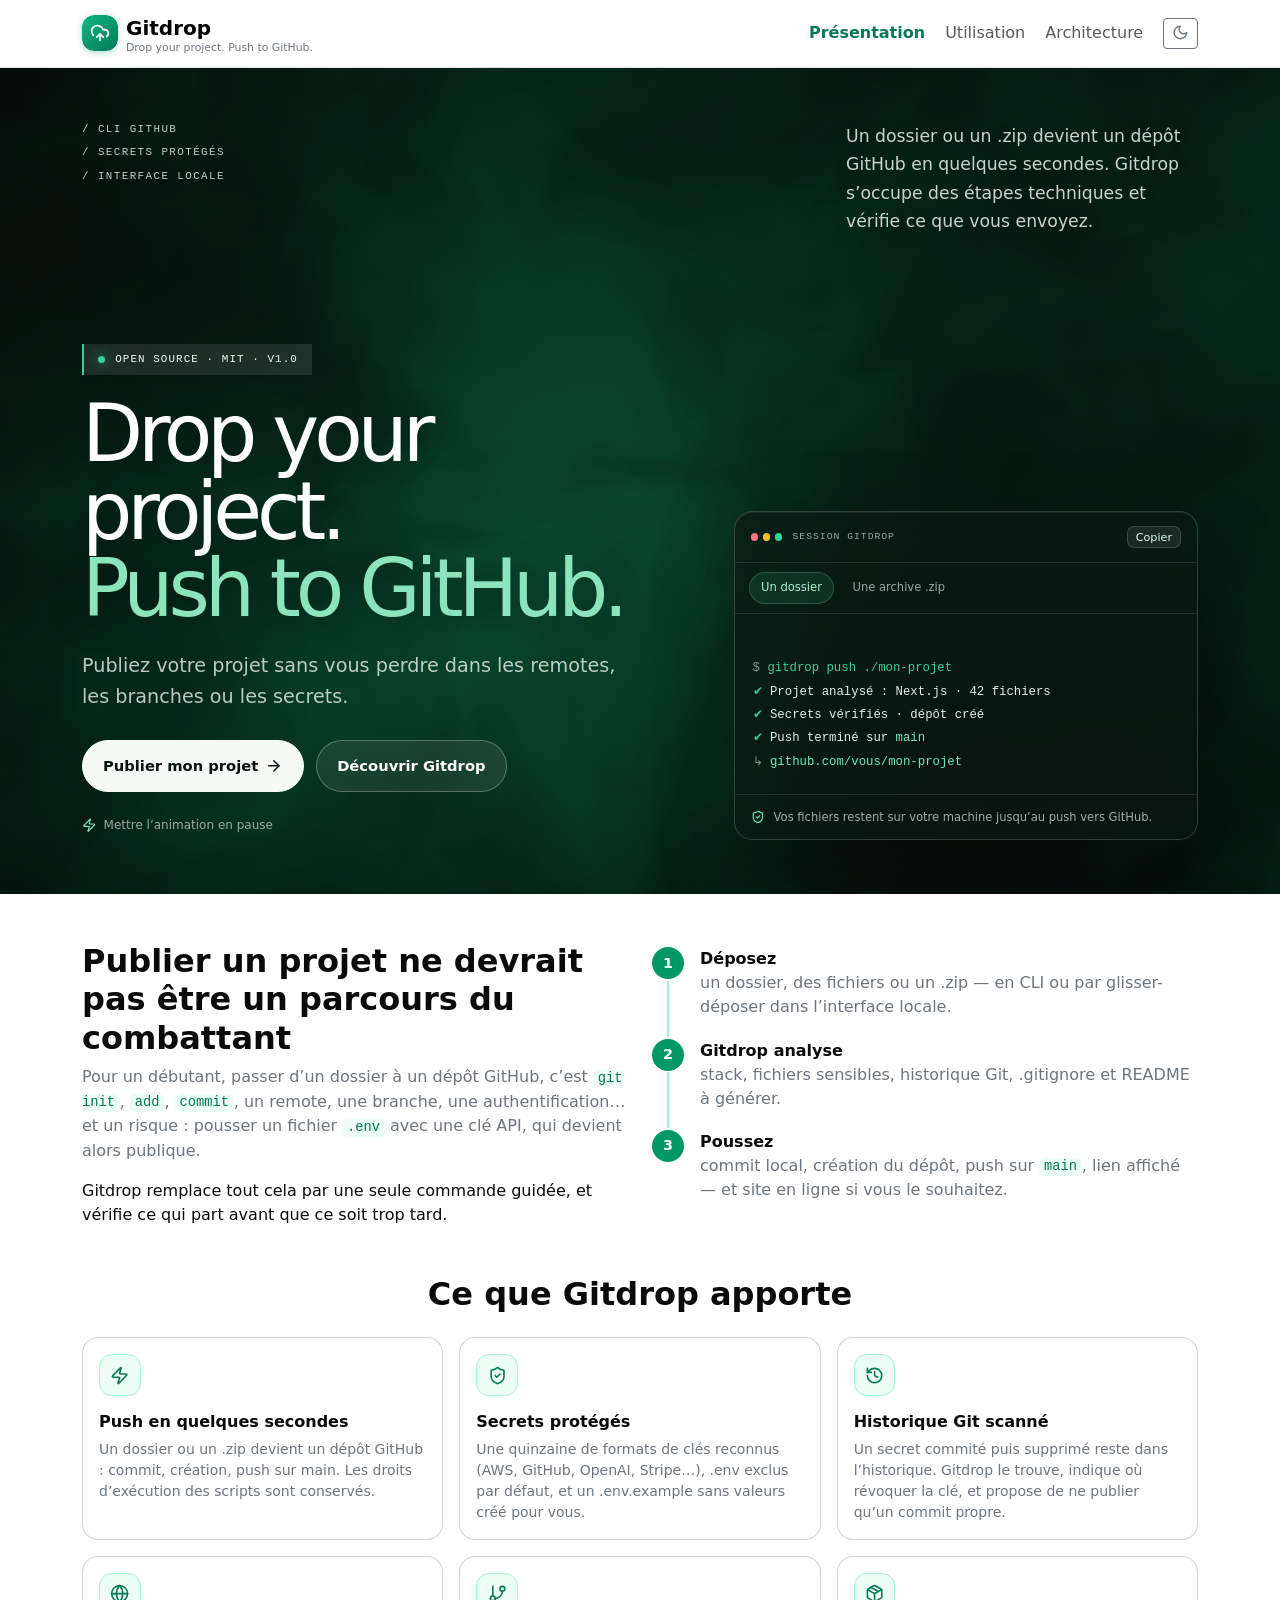
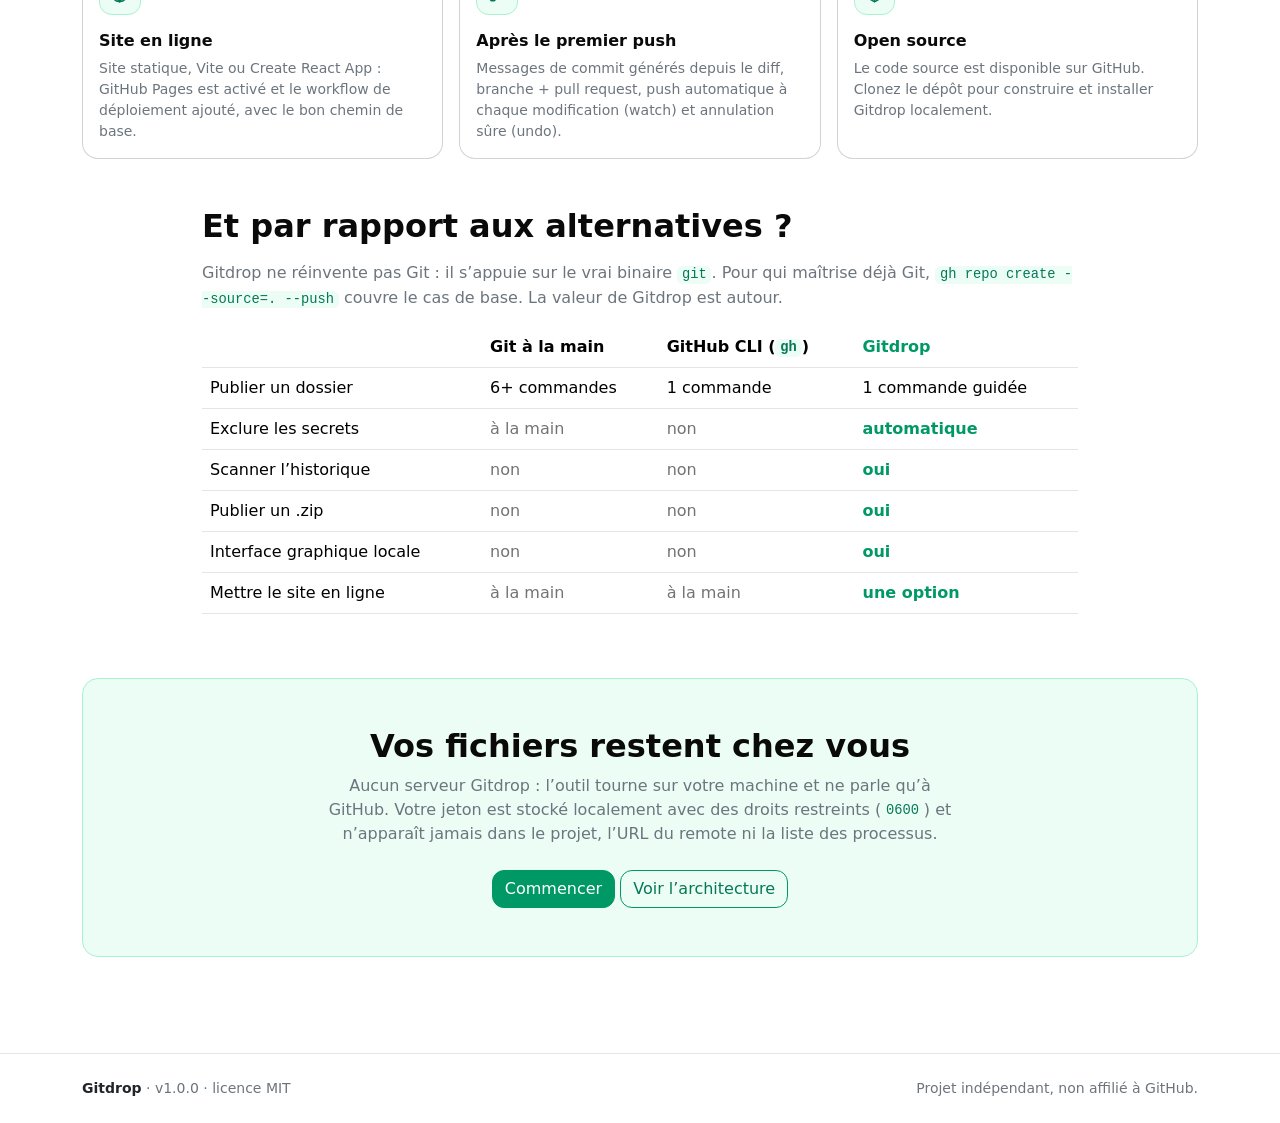
==== commit 7a7510fa: "Clarify available installation methods Co-authored-by: Copilot App <223556219+Copilot@users.noreply." ====
--- a/index.html
+++ b/index.html
@@ -51,14 +51,12 @@
 <button class="hero-terminal-tab" id="tab-archive" type="button" role="tab" aria-selected="false" aria-controls="panel-archive" data-command-tab="archive" tabindex="-1">Une archive .zip</button>
 </div>
 <div class="term hero-terminal-panel" id="panel-folder" role="tabpanel" aria-labelledby="tab-folder" data-command-panel="folder" data-copy="gitdrop push ./mon-projet">
-<span class="d">$</span> <span class="p">npm install -g gitdrop</span>
 <span class="d">$</span> <span class="p">gitdrop push ./mon-projet</span>
 <span class="p">✔</span> Projet analysé : Next.js · 42 fichiers
 <span class="p">✔</span> Secrets vérifiés · dépôt créé
 <span class="p">✔</span> Push terminé sur <span class="u">main</span>
 <span class="d">↳</span> <span class="u">github.com/vous/mon-projet</span></div>
 <div class="term hero-terminal-panel" id="panel-archive" role="tabpanel" aria-labelledby="tab-archive" data-command-panel="archive" data-copy="gitdrop push ./mon-site.zip" hidden>
-<span class="d">$</span> <span class="p">npm install -g gitdrop</span>
 <span class="d">$</span> <span class="p">gitdrop push ./mon-site.zip</span>
 <span class="p">✔</span> Archive extraite · contenu vérifié
 <span class="p">✔</span> Fichiers sensibles écartés
@@ -86,7 +84,7 @@
 <div class="col"><div class="card hv h-100 p-3 feature-card" data-reveal data-tilt><div class="ico-box mb-3"><svg class="ico"><use href="#i-history"/></svg></div><h3 class="h6 fw-bold">Historique Git scanné</h3><p class="small text-secondary mb-0">Un secret commité puis supprimé reste dans l’historique. Gitdrop le trouve, indique où révoquer la clé, et propose de ne publier qu’un commit propre.</p></div></div>
 <div class="col"><div class="card hv h-100 p-3 feature-card" data-reveal data-tilt><div class="ico-box mb-3"><svg class="ico"><use href="#i-globe"/></svg></div><h3 class="h6 fw-bold">Site en ligne</h3><p class="small text-secondary mb-0">Site statique, Vite ou Create React App : GitHub Pages est activé et le workflow de déploiement ajouté, avec le bon chemin de base.</p></div></div>
 <div class="col"><div class="card hv h-100 p-3 feature-card" data-reveal data-tilt><div class="ico-box mb-3"><svg class="ico"><use href="#i-git-branch"/></svg></div><h3 class="h6 fw-bold">Après le premier push</h3><p class="small text-secondary mb-0">Messages de commit générés depuis le diff, branche + pull request, push automatique à chaque modification (watch) et annulation sûre (undo).</p></div></div>
-<div class="col"><div class="card hv h-100 p-3 feature-card" data-reveal data-tilt><div class="ico-box mb-3"><svg class="ico"><use href="#i-package"/></svg></div><h3 class="h6 fw-bold">Sans Node, si vous préférez</h3><p class="small text-secondary mb-0">En plus de npm, un binaire autonome (Linux, macOS, Windows) avec l’interface intégrée. Il suffit d’avoir Git installé.</p></div></div>
+<div class="col"><div class="card hv h-100 p-3 feature-card" data-reveal data-tilt><div class="ico-box mb-3"><svg class="ico"><use href="#i-package"/></svg></div><h3 class="h6 fw-bold">Open source</h3><p class="small text-secondary mb-0">Le code source est disponible sur GitHub. Clonez le dépôt pour construire et installer Gitdrop localement.</p></div></div>
 </div></section>
 
 <section class="container pb-5" style="max-width:900px"><h2 class="fw-bold mb-3">Et par rapport aux alternatives ?</h2>
